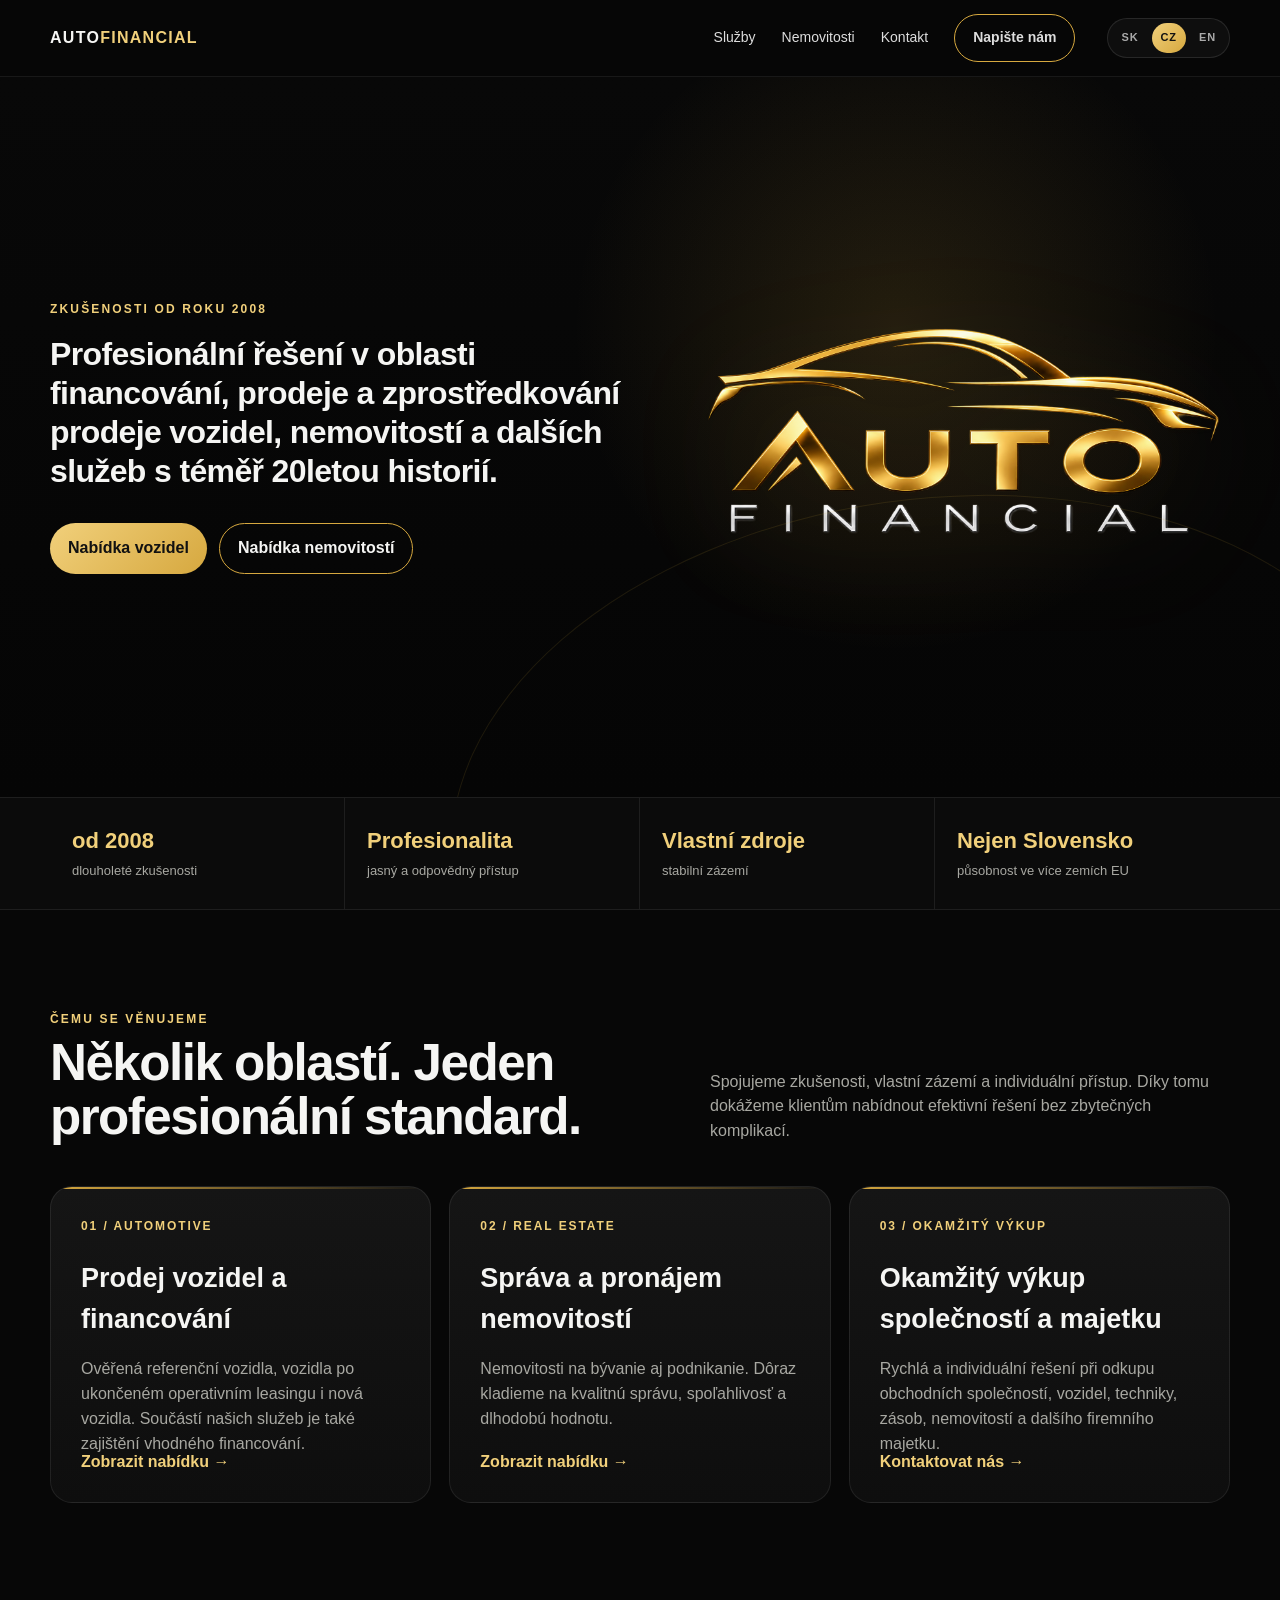
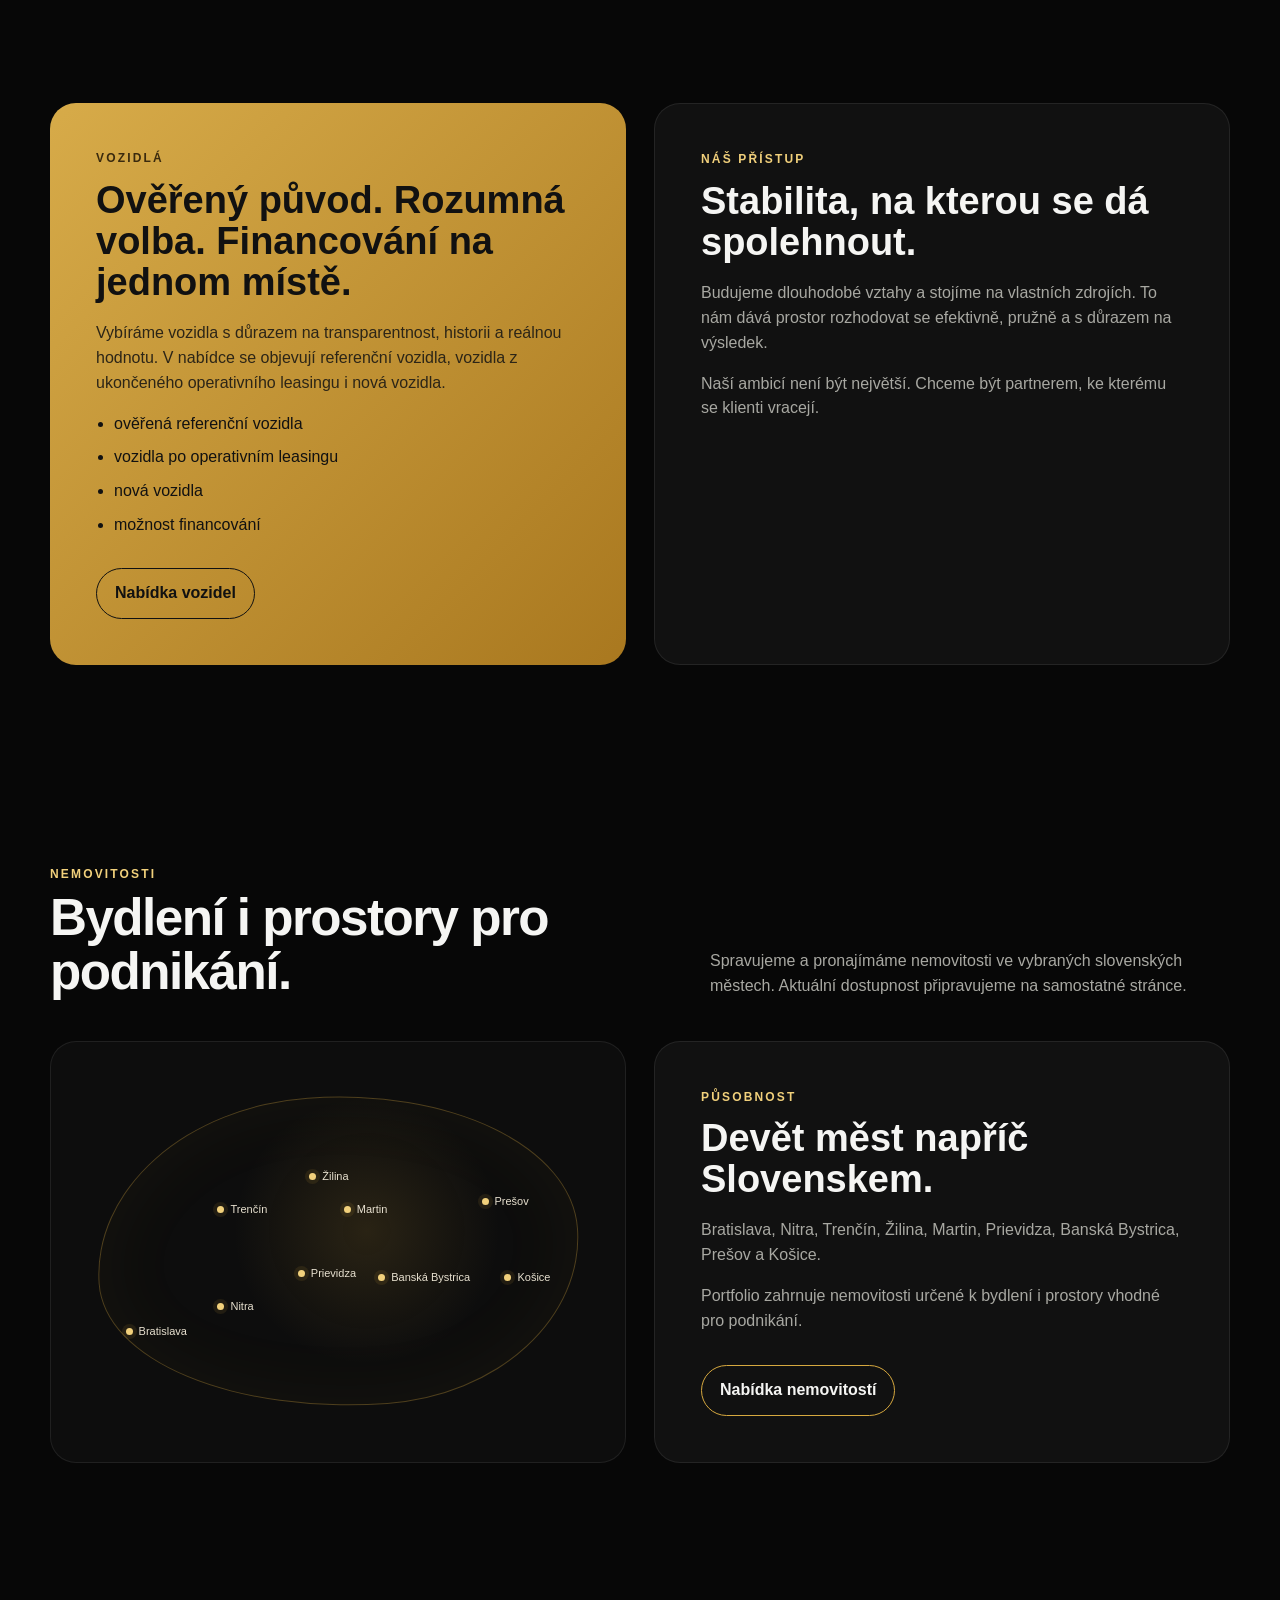
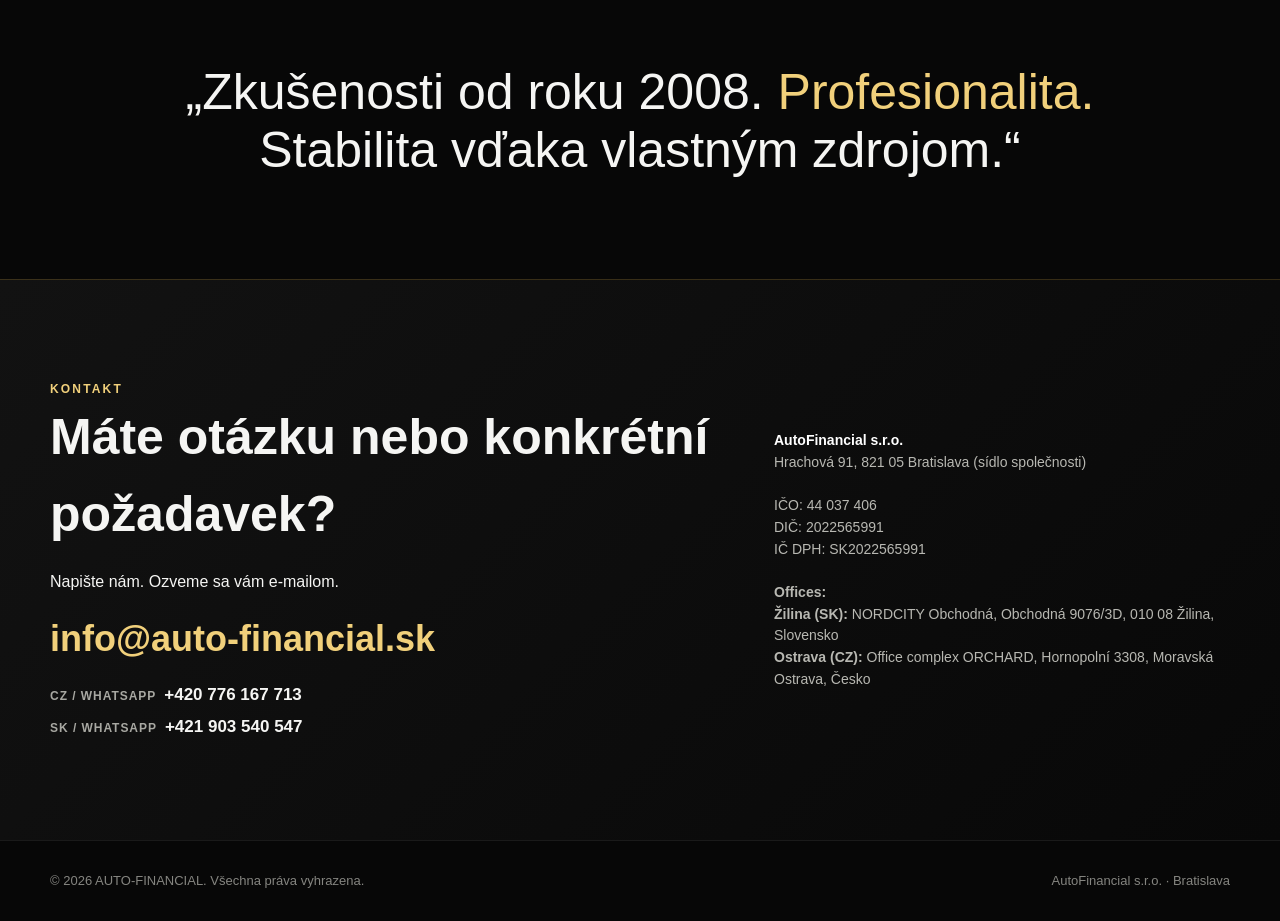
==== cz/index.html @ c1326d69 "Add files via upload" ====
<!doctype html>
<html lang="cs"><head><meta charset="utf-8"/><meta content="width=device-width,initial-scale=1" name="viewport"/><meta content="AutoFinancial – financování, prodej a zprostředkování prodeje vozidel, nemovitostí a další služby s téměř 20letou historií." name="description"/><title>AutoFinancial | Vozidla, financování a nemovitosti</title><link href="../styles.css" rel="stylesheet"/><style>
.hero-statement{font-size:clamp(24px,2.5vw,36px)!important;line-height:1.22!important;max-width:760px!important;letter-spacing:-.02em!important;margin:16px 0 28px!important;font-weight:700!important}
.contact-direct{margin-top:16px;display:flex;flex-direction:column;gap:5px}
.contact-phone{font-size:17px;font-weight:700;color:#f5f5f3;text-decoration:none}
.contact-phone:hover{color:#f1d07b}
.contact-phone span{color:#a8a8a2;font-size:12px;font-weight:700;letter-spacing:.08em;text-transform:uppercase;margin-right:8px}
@media(max-width:520px){.hero-statement{font-size:26px!important;line-height:1.22!important}.contact-phone{font-size:16px}}
</style><link href="../index.html" hreflang="sk" rel="alternate"/><link href="../cz/index.html" hreflang="cs" rel="alternate"/><link href="../en/index.html" hreflang="en" rel="alternate"/></head><body>
<nav class="nav"><div class="wrap nav-in"><a class="brand" href="index.html">AUTO<span>FINANCIAL</span></a><div class="links"><a href="#sluzby">Služby</a><a href="#nehnutelnosti">Nemovitosti</a><a href="#kontakt">Kontakt</a><a class="nav-cta" href="mailto:info@auto-financial.sk">Napište nám</a><div aria-label="Language" class="lang-switch"><a href="../index.html">SK</a><a class="active" href="../cz/index.html">CZ</a><a href="../en/index.html">EN</a></div></div></div></nav>
<header class="hero"><div class="wrap hero-grid"><div><div class="eyebrow">Zkušenosti od roku 2008</div><h1 class="hero-statement">Profesionální řešení v oblasti financování, prodeje a zprostředkování prodeje vozidel, nemovitostí a dalších služeb s téměř 20letou historií.</h1><div class="hero-actions"><a class="btn fill" href="vozidla.html">Nabídka vozidel</a><a class="btn" href="nehnutelnosti.html">Nabídka nemovitostí</a></div></div><div><img alt="AutoFinancial" class="hero-logo" src="../assets/logo-auto-financial.png"/></div></div></header>
<div class="trust"><div class="wrap trust-grid"><div class="trust-item"><strong>od 2008</strong><span>dlouholeté zkušenosti</span></div><div class="trust-item"><strong>Profesionalita</strong><span>jasný a odpovědný přístup</span></div><div class="trust-item"><strong>Vlastní zdroje</strong><span>stabilní zázemí</span></div><div class="trust-item"><strong>Nejen Slovensko</strong><span>působnost ve více zemích EU</span></div></div></div>
<main><section id="sluzby"><div class="wrap"><div class="section-head"><div><div class="eyebrow">Čemu se věnujeme</div><h2>Několik oblastí. Jeden profesionální standard.</h2></div><p>Spojujeme zkušenosti, vlastní zázemí a individuální přístup. Díky tomu dokážeme klientům nabídnout efektivní řešení bez zbytečných komplikací.</p></div><div class="cards"><article class="card"><div class="num">01 / AUTOMOTIVE</div><h3>Prodej vozidel a financování</h3><p>Ověřená referenční vozidla, vozidla po ukončeném operativním leasingu i nová vozidla. Součástí našich služeb je také zajištění vhodného financování.</p><a class="link" href="vozidla.html">Zobrazit nabídku →</a></article><article class="card"><div class="num">02 / REAL ESTATE</div><h3>Správa a pronájem nemovitostí</h3><p>Nemovitosti na bývanie aj podnikanie. Dôraz kladieme na kvalitnú správu, spoľahlivosť a dlhodobú hodnotu.</p><a class="link" href="nehnutelnosti.html">Zobrazit nabídku →</a></article><article class="card"><div class="num">03 / OKAMŽITÝ VÝKUP</div><h3>Okamžitý výkup společností a majetku</h3><p>Rychlá a individuální řešení při odkupu obchodních společností, vozidel, techniky, zásob, nemovitostí a dalšího firemního majetku.</p><a class="link" href="mailto:info@auto-financial.sk">Kontaktovat nás →</a></article></div></div></section>
<section><div class="wrap split"><div class="feature gold"><div class="eyebrow" style="color:#3a2a0e">Vozidlá</div><h3>Ověřený původ. Rozumná volba. Financování na jednom místě.</h3><p>Vybíráme vozidla s důrazem na transparentnost, historii a reálnou hodnotu. V nabídce se objevují referenční vozidla, vozidla z ukončeného operativního leasingu i nová vozidla.</p><ul><li>ověřená referenční vozidla</li><li>vozidla po operativním leasingu</li><li>nová vozidla</li><li>možnost financování</li></ul><a class="btn" href="vozidla.html" style="border-color:#111;margin-top:14px">Nabídka vozidel</a></div><div class="feature"><div class="eyebrow">Náš přístup</div><h3>Stabilita, na kterou se dá spolehnout.</h3><p>Budujeme dlouhodobé vztahy a stojíme na vlastních zdrojích. To nám dává prostor rozhodovat se efektivně, pružně a s důrazem na výsledek.</p><p>Naší ambicí není být největší. Chceme být partnerem, ke kterému se klienti vracejí.</p></div></div></section>
<section id="nehnutelnosti"><div class="wrap"><div class="section-head"><div><div class="eyebrow">Nemovitosti</div><h2>Bydlení i prostory pro podnikání.</h2></div><p>Spravujeme a pronajímáme nemovitosti ve vybraných slovenských městech. Aktuální dostupnost připravujeme na samostatné stránce.</p></div><div class="split"><div aria-label="Města působnosti AutoFinancial" class="city-map"><div class="sk-outline"></div><span class="city ba">Bratislava</span><span class="city nr">Nitra</span><span class="city tn">Trenčín</span><span class="city za">Žilina</span><span class="city mt">Martin</span><span class="city pd">Prievidza</span><span class="city bb">Banská Bystrica</span><span class="city po">Prešov</span><span class="city ke">Košice</span></div><div class="feature"><div class="eyebrow">Působnost</div><h3>Devět měst napříč Slovenskem.</h3><p>Bratislava, Nitra, Trenčín, Žilina, Martin, Prievidza, Banská Bystrica, Prešov a Košice.</p><p>Portfolio zahrnuje nemovitosti určené k bydlení i prostory vhodné pro podnikání.</p><a class="btn" href="nehnutelnosti.html" style="margin-top:16px">Nabídka nemovitostí</a></div></div></div></section>
<section><div class="wrap"><div class="quote">„Zkušenosti od roku 2008. <span>Profesionalita.</span> Stabilita vďaka vlastným zdrojom.“</div></div></section>
<section class="contact" id="kontakt"><div class="wrap contact-box"><div><div class="eyebrow">Kontakt</div><h2>Máte otázku nebo konkrétní požadavek?</h2><p>Napište nám. Ozveme sa vám e-mailom.</p><a class="mail" href="mailto:info@auto-financial.sk">info@auto-financial.sk</a><div class="contact-direct"><a class="contact-phone" href="tel:+420776167713"><span>CZ / WhatsApp</span>+420 776 167 713</a><a class="contact-phone" href="tel:+421903540547"><span>SK / WhatsApp</span>+421 903 540 547</a></div></div><div class="company"><strong style="color:#fff">AutoFinancial s.r.o.</strong><br/>Hrachová 91, 821 05 Bratislava <span class="office-note">(sídlo společnosti)</span><br/><br/>IČO: 44 037 406<br/>DIČ: 2022565991<br/>IČ DPH: SK2022565991<br/><br/><strong class="office-title">Offices:</strong><br/><strong>Žilina (SK):</strong> NORDCITY Obchodná, Obchodná 9076/3D, 010 08 Žilina, Slovensko<br/><strong>Ostrava (CZ):</strong> Office complex ORCHARD, Hornopolní 3308, Moravská Ostrava, Česko</div></div></section></main>
<footer class="footer"><div class="wrap footer-in"><span>© 2026 AUTO-FINANCIAL. Všechna práva vyhrazena.</span><span>AutoFinancial s.r.o. · Bratislava</span></div></footer></body></html>
---- styles.css ----
:root{--bg:#070707;--panel:#111;--panel2:#151515;--text:#f5f5f3;--muted:#a8a8a2;--gold:#d6a83f;--gold2:#f1d07b;--line:rgba(214,168,63,.22);--max:1180px}*{box-sizing:border-box}html{scroll-behavior:smooth}body{margin:0;font-family:Inter,Arial,Helvetica,sans-serif;background:var(--bg);color:var(--text);line-height:1.55}a{color:inherit;text-decoration:none}.wrap{width:min(var(--max),calc(100% - 40px));margin:auto}.nav{position:sticky;top:0;z-index:20;background:rgba(7,7,7,.88);backdrop-filter:blur(14px);border-bottom:1px solid rgba(255,255,255,.07)}.nav-in{height:76px;display:flex;align-items:center;justify-content:space-between;gap:24px}.brand{font-weight:800;letter-spacing:.08em}.brand span{color:var(--gold2)}.links{display:flex;gap:26px;align-items:center;font-size:14px;color:#ddd}.links a:hover{color:var(--gold2)}.nav-cta,.btn{display:inline-flex;align-items:center;justify-content:center;border:1px solid var(--gold);padding:12px 18px;border-radius:999px;font-weight:700;transition:.2s}.btn:hover,.nav-cta:hover{background:var(--gold);color:#111}.btn.fill{background:linear-gradient(135deg,var(--gold2),var(--gold));color:#111;border:0}.hero{min-height:720px;display:grid;align-items:center;position:relative;overflow:hidden;background:radial-gradient(circle at 70% 35%,rgba(214,168,63,.14),transparent 32%),linear-gradient(180deg,#080808,#050505)}.hero:after{content:"";position:absolute;inset:auto -10% -45% 35%;height:620px;border:1px solid rgba(214,168,63,.12);border-radius:50%;transform:rotate(-8deg)}.hero-grid{display:grid;grid-template-columns:1.05fr .95fr;align-items:center;gap:40px;padding:80px 0}.eyebrow{color:var(--gold2);text-transform:uppercase;letter-spacing:.18em;font-size:12px;font-weight:800}.hero h1{font-size:clamp(46px,6vw,82px);line-height:1.02;margin:16px 0 22px;letter-spacing:-.04em}.hero h1 em{font-style:normal;color:var(--gold2)}.lead{font-size:19px;color:#c9c9c4;max-width:650px}.hero-actions{display:flex;gap:12px;flex-wrap:wrap;margin-top:32px}.hero-logo{width:100%;filter:drop-shadow(0 20px 60px rgba(214,168,63,.12))}.trust{border-top:1px solid rgba(255,255,255,.08);border-bottom:1px solid rgba(255,255,255,.08);background:#0b0b0b}.trust-grid{display:grid;grid-template-columns:repeat(4,1fr)}.trust-item{padding:26px 22px;border-right:1px solid rgba(255,255,255,.08)}.trust-item:last-child{border-right:0}.trust-item strong{display:block;color:var(--gold2);font-size:22px}.trust-item span{font-size:13px;color:var(--muted)}section{padding:100px 0}.section-head{display:flex;justify-content:space-between;gap:40px;align-items:end;margin-bottom:42px}.section-head h2{font-size:clamp(34px,4vw,54px);line-height:1.05;margin:8px 0 0;letter-spacing:-.03em}.section-head p{max-width:520px;color:var(--muted);margin:0}.cards{display:grid;grid-template-columns:repeat(3,1fr);gap:18px}.card{background:linear-gradient(180deg,#151515,#0e0e0e);border:1px solid rgba(255,255,255,.08);border-radius:22px;padding:30px;min-height:310px;position:relative;overflow:hidden}.card:before{content:"";position:absolute;inset:0 auto auto 0;width:100%;height:2px;background:linear-gradient(90deg,var(--gold),transparent)}.num{font-size:12px;color:var(--gold2);font-weight:800;letter-spacing:.16em}.card h3{font-size:27px;margin:22px 0 12px}.card p{color:var(--muted)}.card .link{position:absolute;left:30px;bottom:28px;color:var(--gold2);font-weight:700}.split{display:grid;grid-template-columns:1fr 1fr;gap:28px;align-items:stretch}.feature{border-radius:26px;padding:46px;background:#111;border:1px solid rgba(255,255,255,.08)}.feature.gold{background:linear-gradient(135deg,#d7ab49,#a9781f);color:#111;border:0}.feature h3{font-size:38px;line-height:1.08;margin:12px 0 18px}.feature p{color:var(--muted)}.feature.gold p{color:#2c2517}.feature ul{padding-left:18px}.feature li{margin:9px 0}.city-map{position:relative;min-height:410px;border-radius:26px;background:radial-gradient(circle at 55% 45%,rgba(214,168,63,.14),transparent 34%),#0d0d0d;border:1px solid rgba(255,255,255,.08);overflow:hidden}.sk-outline{position:absolute;inset:13% 8%;border:1px solid rgba(214,168,63,.32);border-radius:46% 54% 42% 58% / 55% 48% 52% 45%;transform:rotate(-4deg);box-shadow:inset 0 0 80px rgba(214,168,63,.05)}.city{position:absolute;font-size:11px;color:#e7e0cf;white-space:nowrap}.city:before{content:"";display:inline-block;width:7px;height:7px;background:var(--gold2);border-radius:50%;margin-right:6px;box-shadow:0 0 0 4px rgba(214,168,63,.10)}.ba{left:13%;top:67%}.nr{left:29%;top:61%}.tn{left:29%;top:38%}.za{left:45%;top:30%}.mt{left:51%;top:38%}.pd{left:43%;top:53%}.bb{left:57%;top:54%}.ke{left:79%;top:54%}.po{left:75%;top:36%}.quote{font-size:clamp(30px,4vw,50px);line-height:1.16;text-align:center;max-width:930px;margin:auto}.quote span{color:var(--gold2)}.contact{background:linear-gradient(135deg,#121212,#080808);border-top:1px solid var(--line)}.contact-box{display:grid;grid-template-columns:1.2fr .8fr;gap:40px;align-items:center}.contact h2{font-size:50px;margin:0 0 16px}.mail{font-size:clamp(22px,3vw,36px);color:var(--gold2);font-weight:800}.company{color:#b8b8b2;font-size:14px}.footer{padding:30px 0;border-top:1px solid rgba(255,255,255,.08);color:#858580;font-size:13px}.footer-in{display:flex;justify-content:space-between;gap:20px;flex-wrap:wrap}.subhero{min-height:68vh;display:grid;place-items:center;text-align:center;background:radial-gradient(circle at 50% 35%,rgba(214,168,63,.14),transparent 35%)}.subhero img{width:min(420px,78vw);margin-bottom:20px}.subhero h1{font-size:clamp(44px,6vw,76px);margin:0 0 16px}.status{display:inline-block;margin:16px 0 28px;padding:12px 18px;border:1px solid var(--line);border-radius:999px;color:var(--gold2);background:rgba(214,168,63,.05)}@media(max-width:850px){.links a:not(.nav-cta){display:none}.hero{min-height:auto}.hero-grid,.split,.contact-box{grid-template-columns:1fr}.hero-grid{padding:70px 0}.hero-logo{max-width:620px;margin:auto}.trust-grid{grid-template-columns:1fr 1fr}.trust-item:nth-child(2){border-right:0}.cards{grid-template-columns:1fr}.section-head{display:block}.section-head p{margin-top:18px}.city-map{min-height:340px}section{padding:76px 0}}@media(max-width:520px){.wrap{width:min(var(--max),calc(100% - 28px))}.nav-in{height:68px}.brand{font-size:13px}.nav-cta{padding:9px 12px;font-size:12px}.hero h1{font-size:44px}.lead{font-size:17px}.trust-grid{grid-template-columns:1fr}.trust-item{border-right:0;border-bottom:1px solid rgba(255,255,255,.08)}.feature{padding:30px}.contact h2{font-size:38px}.city{font-size:9px}}

/* Language switch */
.lang-switch{display:flex;align-items:center;gap:4px;margin-left:6px;padding:4px;border:1px solid rgba(255,255,255,.10);border-radius:999px;background:rgba(255,255,255,.035)}
.lang-switch a{display:inline-flex;align-items:center;justify-content:center;min-width:34px;height:30px;padding:0 9px;border-radius:999px;font-size:11px;font-weight:800;letter-spacing:.08em;color:#aaa}
.lang-switch a:hover{color:#fff;background:rgba(255,255,255,.07)}
.lang-switch a.active{background:linear-gradient(135deg,var(--gold2),var(--gold));color:#111}
@media(max-width:850px){.nav-in{gap:12px}.links{gap:8px}.lang-switch{margin-left:auto}.lang-switch a{min-width:31px;padding:0 7px}.links .nav-cta{display:inline-flex}}
@media(max-width:520px){.lang-switch a{min-width:29px;height:28px;padding:0 6px;font-size:10px}.links .nav-cta{display:none}.brand{white-space:nowrap}}
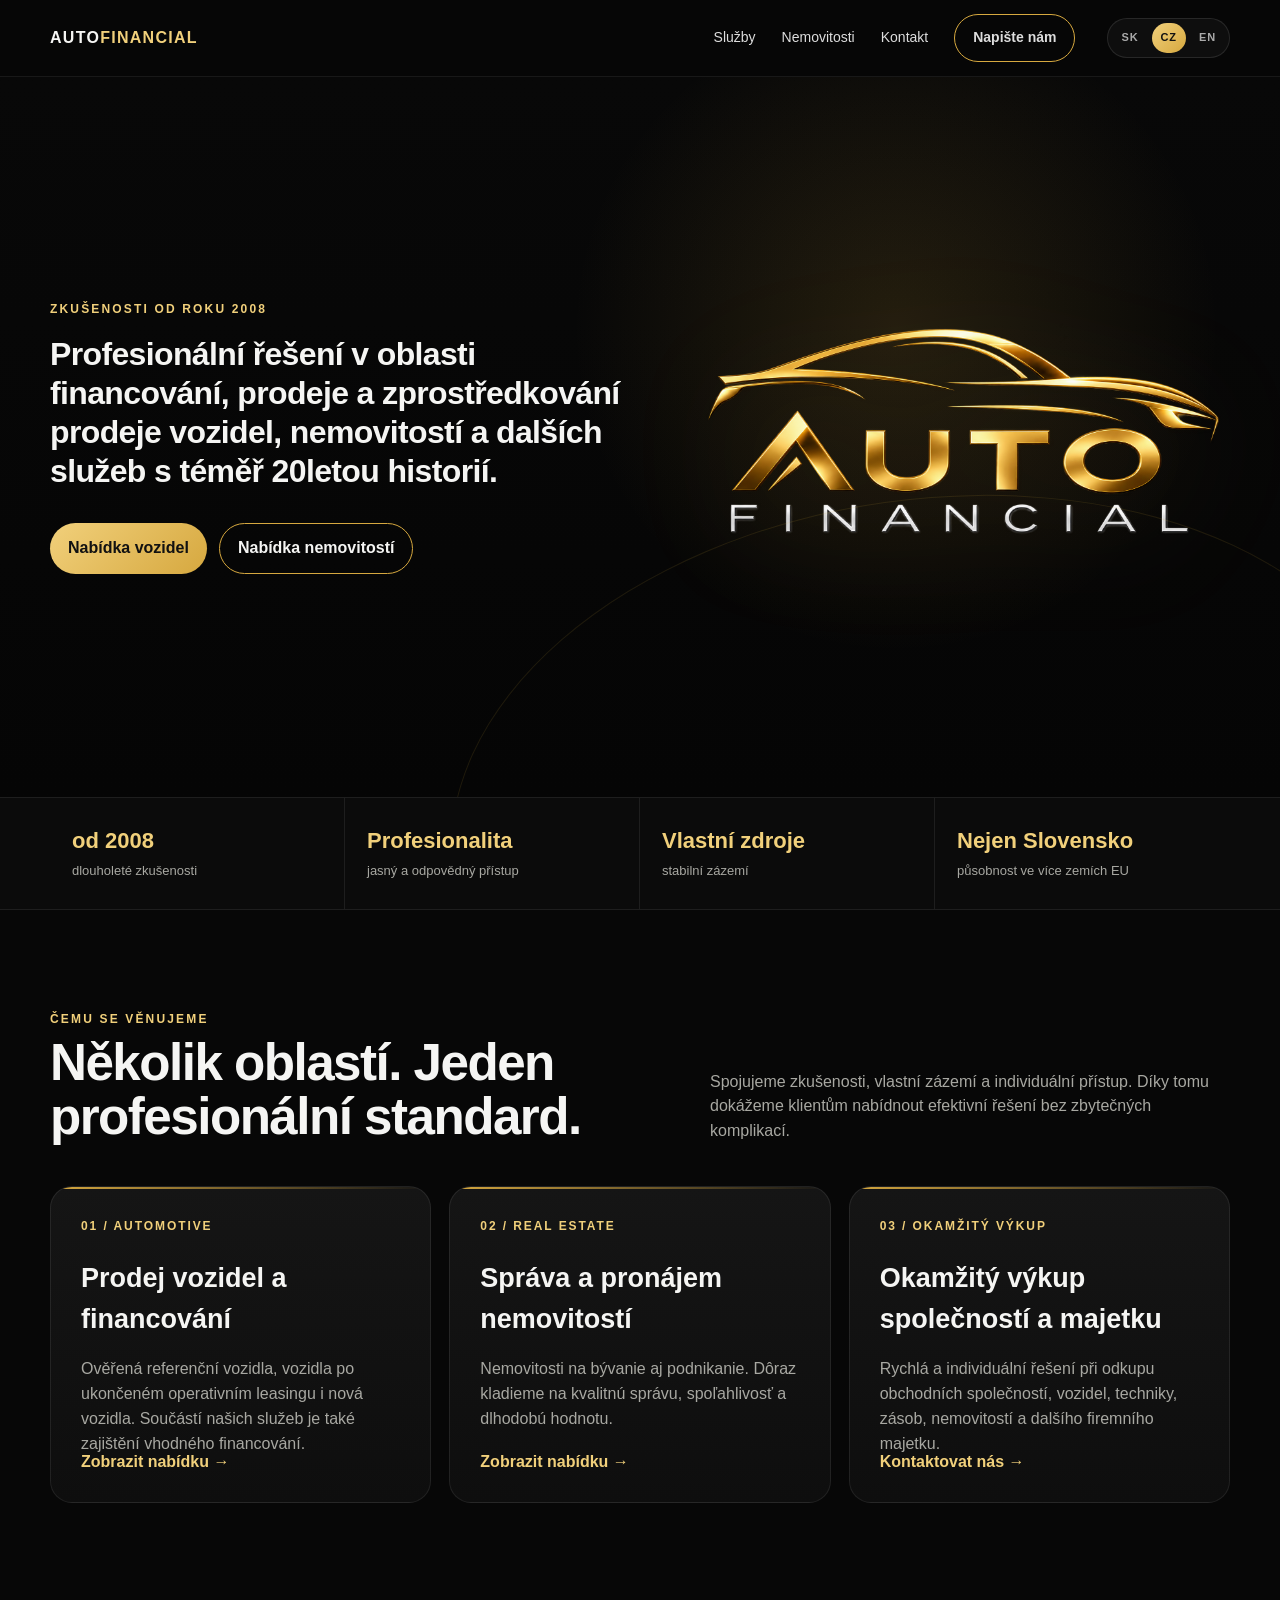
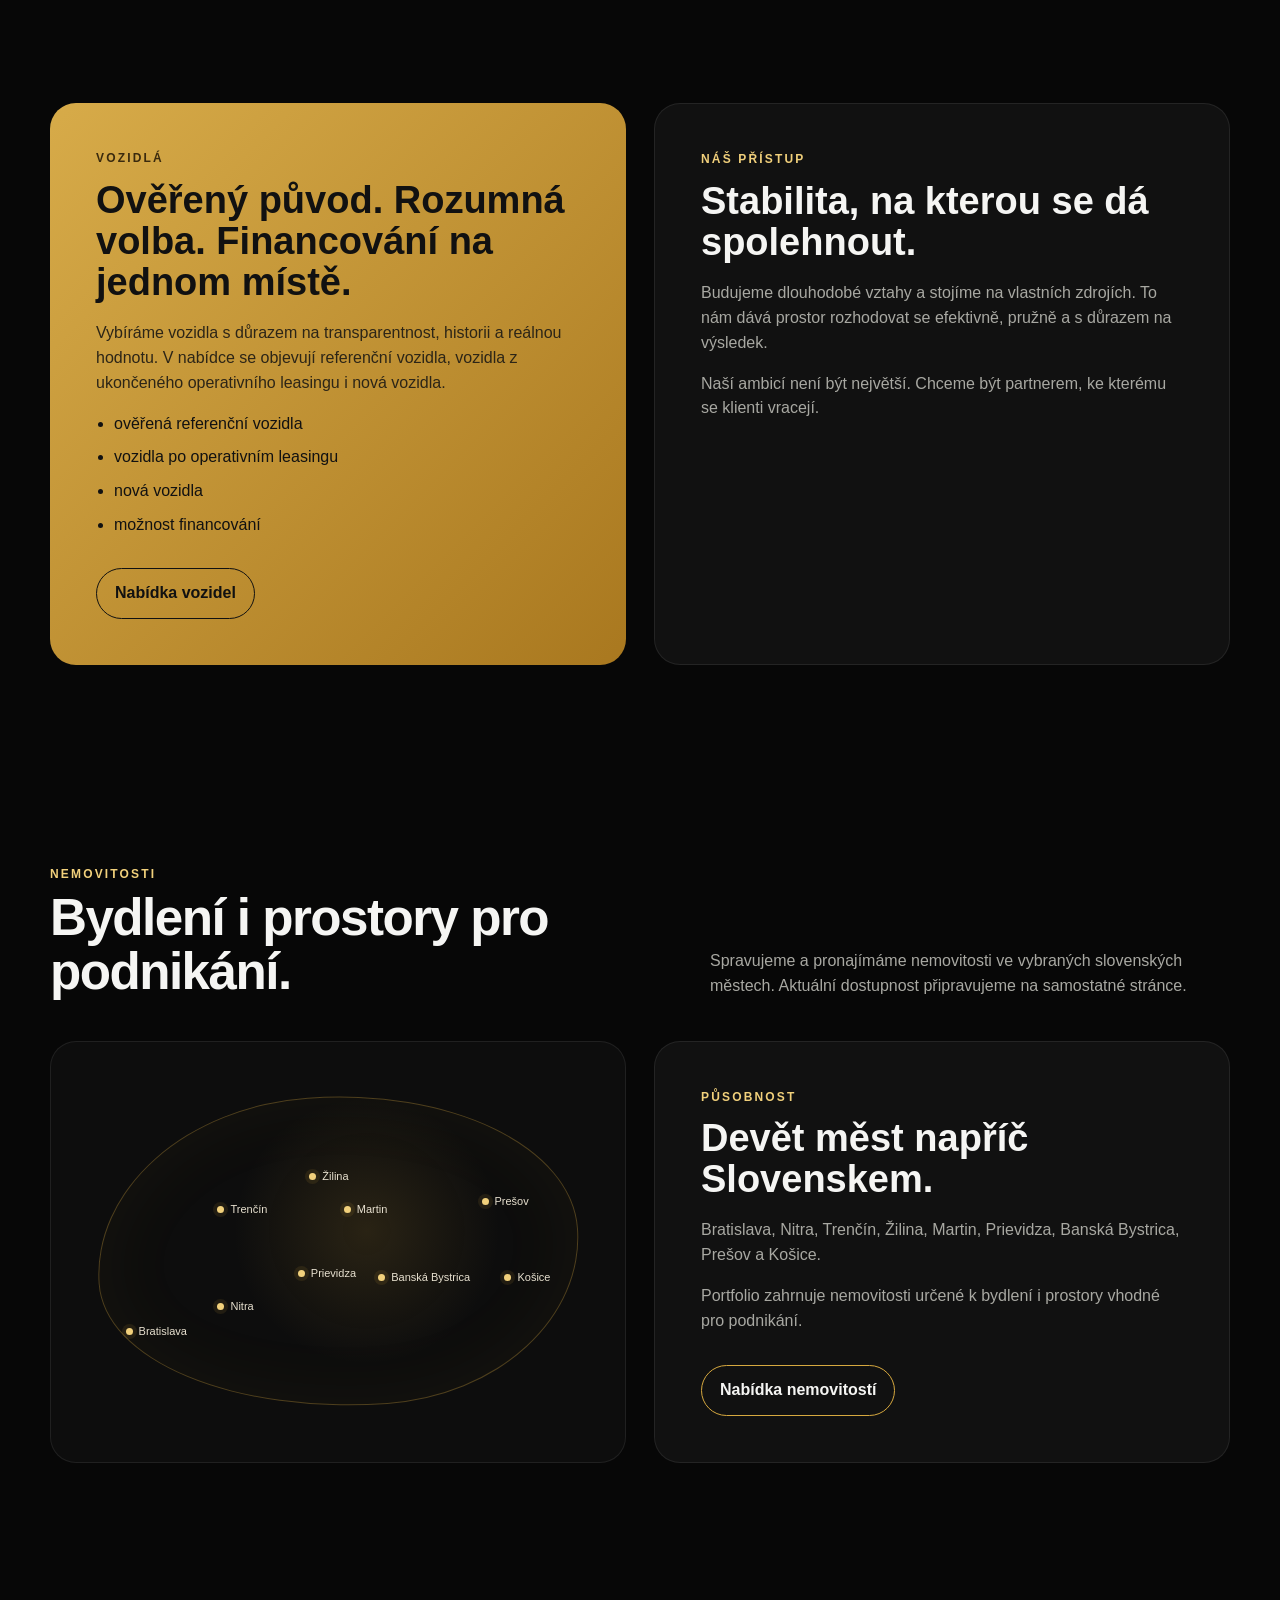
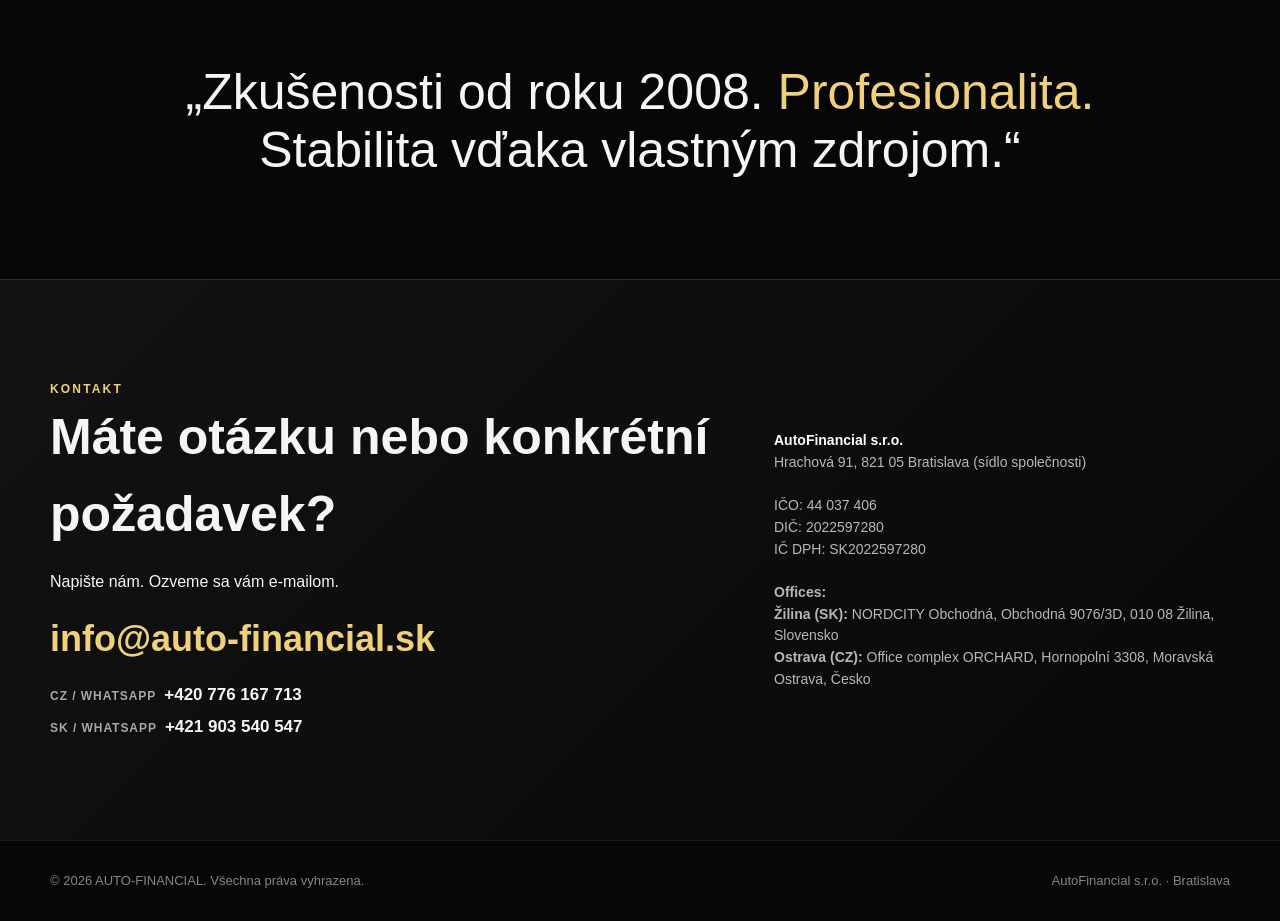
==== commit a0a9477b: "Add files via upload" ====
--- a/cz/index.html
+++ b/cz/index.html
@@ -14,5 +14,5 @@
 <section><div class="wrap split"><div class="feature gold"><div class="eyebrow" style="color:#3a2a0e">Vozidlá</div><h3>Ověřený původ. Rozumná volba. Financování na jednom místě.</h3><p>Vybíráme vozidla s důrazem na transparentnost, historii a reálnou hodnotu. V nabídce se objevují referenční vozidla, vozidla z ukončeného operativního leasingu i nová vozidla.</p><ul><li>ověřená referenční vozidla</li><li>vozidla po operativním leasingu</li><li>nová vozidla</li><li>možnost financování</li></ul><a class="btn" href="vozidla.html" style="border-color:#111;margin-top:14px">Nabídka vozidel</a></div><div class="feature"><div class="eyebrow">Náš přístup</div><h3>Stabilita, na kterou se dá spolehnout.</h3><p>Budujeme dlouhodobé vztahy a stojíme na vlastních zdrojích. To nám dává prostor rozhodovat se efektivně, pružně a s důrazem na výsledek.</p><p>Naší ambicí není být největší. Chceme být partnerem, ke kterému se klienti vracejí.</p></div></div></section>
 <section id="nehnutelnosti"><div class="wrap"><div class="section-head"><div><div class="eyebrow">Nemovitosti</div><h2>Bydlení i prostory pro podnikání.</h2></div><p>Spravujeme a pronajímáme nemovitosti ve vybraných slovenských městech. Aktuální dostupnost připravujeme na samostatné stránce.</p></div><div class="split"><div aria-label="Města působnosti AutoFinancial" class="city-map"><div class="sk-outline"></div><span class="city ba">Bratislava</span><span class="city nr">Nitra</span><span class="city tn">Trenčín</span><span class="city za">Žilina</span><span class="city mt">Martin</span><span class="city pd">Prievidza</span><span class="city bb">Banská Bystrica</span><span class="city po">Prešov</span><span class="city ke">Košice</span></div><div class="feature"><div class="eyebrow">Působnost</div><h3>Devět měst napříč Slovenskem.</h3><p>Bratislava, Nitra, Trenčín, Žilina, Martin, Prievidza, Banská Bystrica, Prešov a Košice.</p><p>Portfolio zahrnuje nemovitosti určené k bydlení i prostory vhodné pro podnikání.</p><a class="btn" href="nehnutelnosti.html" style="margin-top:16px">Nabídka nemovitostí</a></div></div></div></section>
 <section><div class="wrap"><div class="quote">„Zkušenosti od roku 2008. <span>Profesionalita.</span> Stabilita vďaka vlastným zdrojom.“</div></div></section>
-<section class="contact" id="kontakt"><div class="wrap contact-box"><div><div class="eyebrow">Kontakt</div><h2>Máte otázku nebo konkrétní požadavek?</h2><p>Napište nám. Ozveme sa vám e-mailom.</p><a class="mail" href="mailto:info@auto-financial.sk">info@auto-financial.sk</a><div class="contact-direct"><a class="contact-phone" href="tel:+420776167713"><span>CZ / WhatsApp</span>+420 776 167 713</a><a class="contact-phone" href="tel:+421903540547"><span>SK / WhatsApp</span>+421 903 540 547</a></div></div><div class="company"><strong style="color:#fff">AutoFinancial s.r.o.</strong><br/>Hrachová 91, 821 05 Bratislava <span class="office-note">(sídlo společnosti)</span><br/><br/>IČO: 44 037 406<br/>DIČ: 2022565991<br/>IČ DPH: SK2022565991<br/><br/><strong class="office-title">Offices:</strong><br/><strong>Žilina (SK):</strong> NORDCITY Obchodná, Obchodná 9076/3D, 010 08 Žilina, Slovensko<br/><strong>Ostrava (CZ):</strong> Office complex ORCHARD, Hornopolní 3308, Moravská Ostrava, Česko</div></div></section></main>
+<section class="contact" id="kontakt"><div class="wrap contact-box"><div><div class="eyebrow">Kontakt</div><h2>Máte otázku nebo konkrétní požadavek?</h2><p>Napište nám. Ozveme sa vám e-mailom.</p><a class="mail" href="mailto:info@auto-financial.sk">info@auto-financial.sk</a><div class="contact-direct"><a class="contact-phone" href="tel:+420776167713"><span>CZ / WhatsApp</span>+420 776 167 713</a><a class="contact-phone" href="tel:+421903540547"><span>SK / WhatsApp</span>+421 903 540 547</a></div></div><div class="company"><strong style="color:#fff">AutoFinancial s.r.o.</strong><br/>Hrachová 91, 821 05 Bratislava <span class="office-note">(sídlo společnosti)</span><br/><br/>IČO: 44 037 406<br/>DIČ: 2022597280<br/>IČ DPH: SK2022597280<br/><br/><strong class="office-title">Offices:</strong><br/><strong>Žilina (SK):</strong> NORDCITY Obchodná, Obchodná 9076/3D, 010 08 Žilina, Slovensko<br/><strong>Ostrava (CZ):</strong> Office complex ORCHARD, Hornopolní 3308, Moravská Ostrava, Česko</div></div></section></main>
 <footer class="footer"><div class="wrap footer-in"><span>© 2026 AUTO-FINANCIAL. Všechna práva vyhrazena.</span><span>AutoFinancial s.r.o. · Bratislava</span></div></footer></body></html>
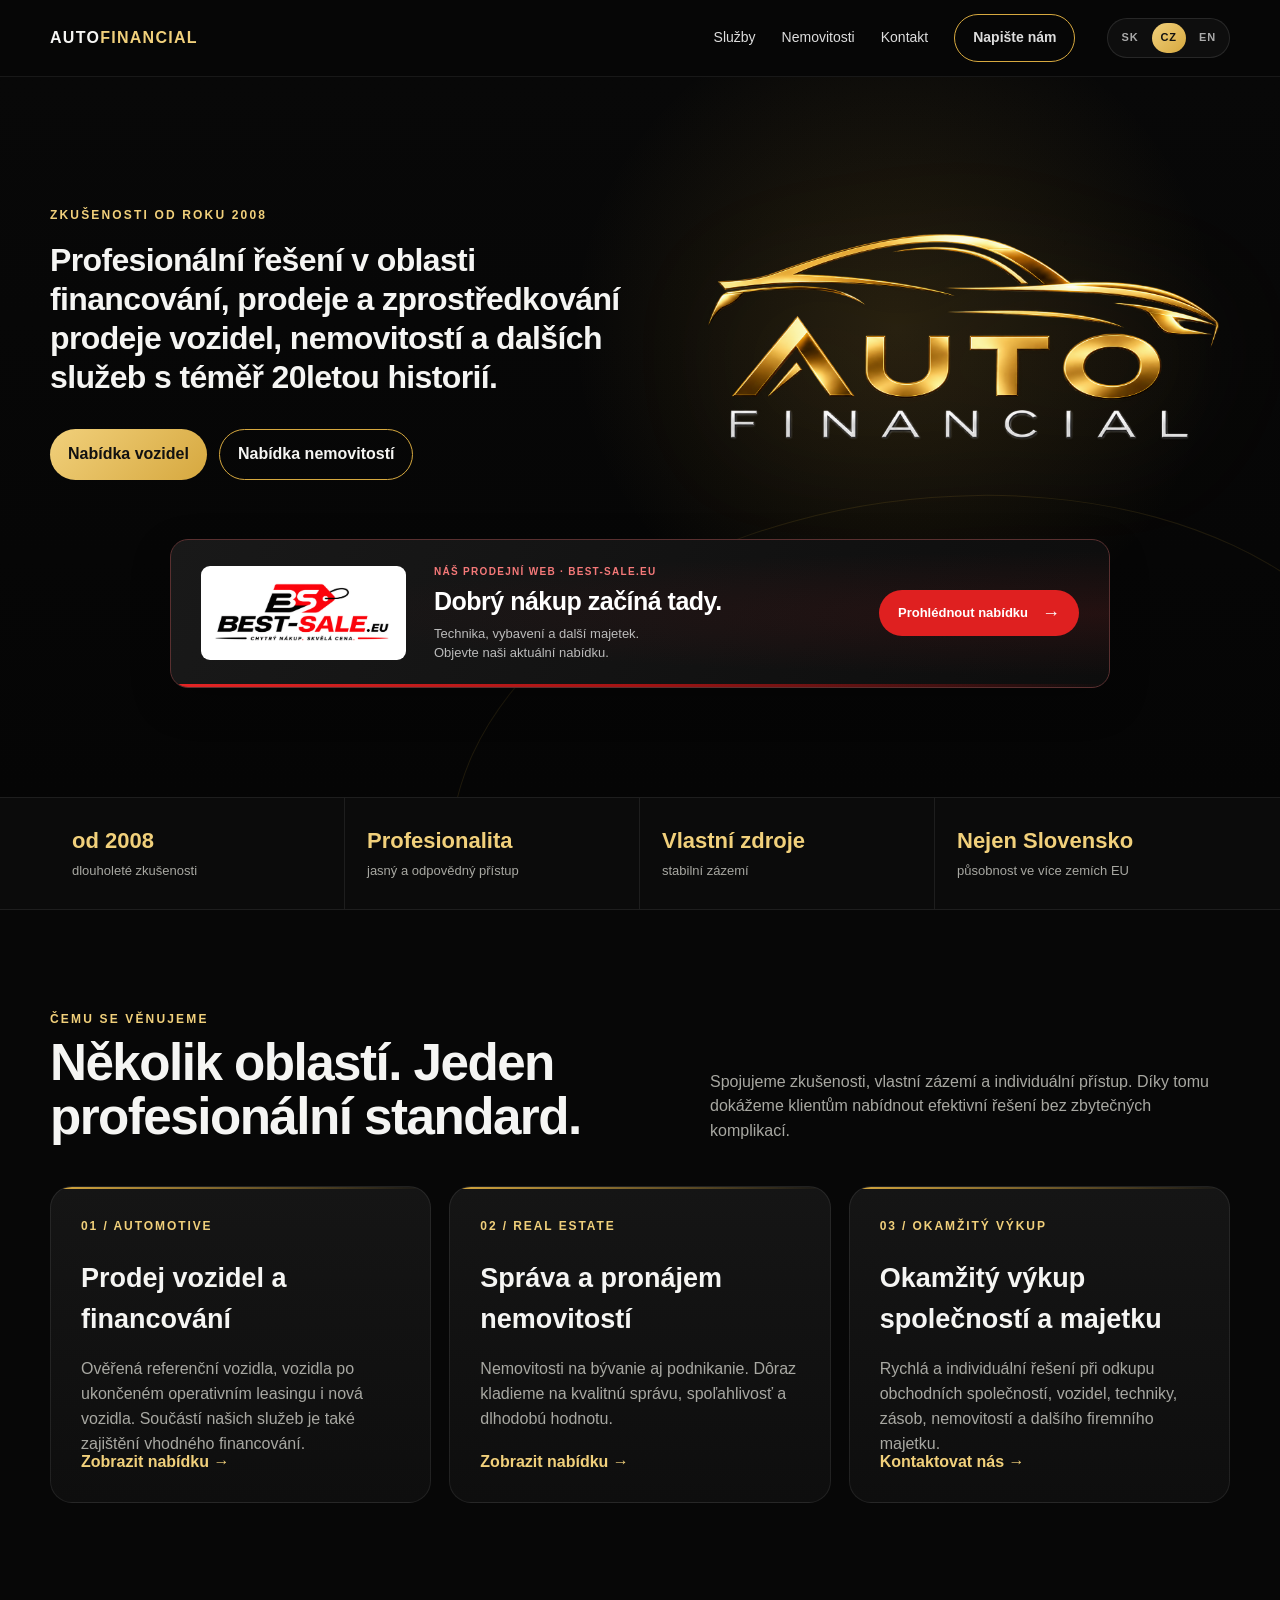
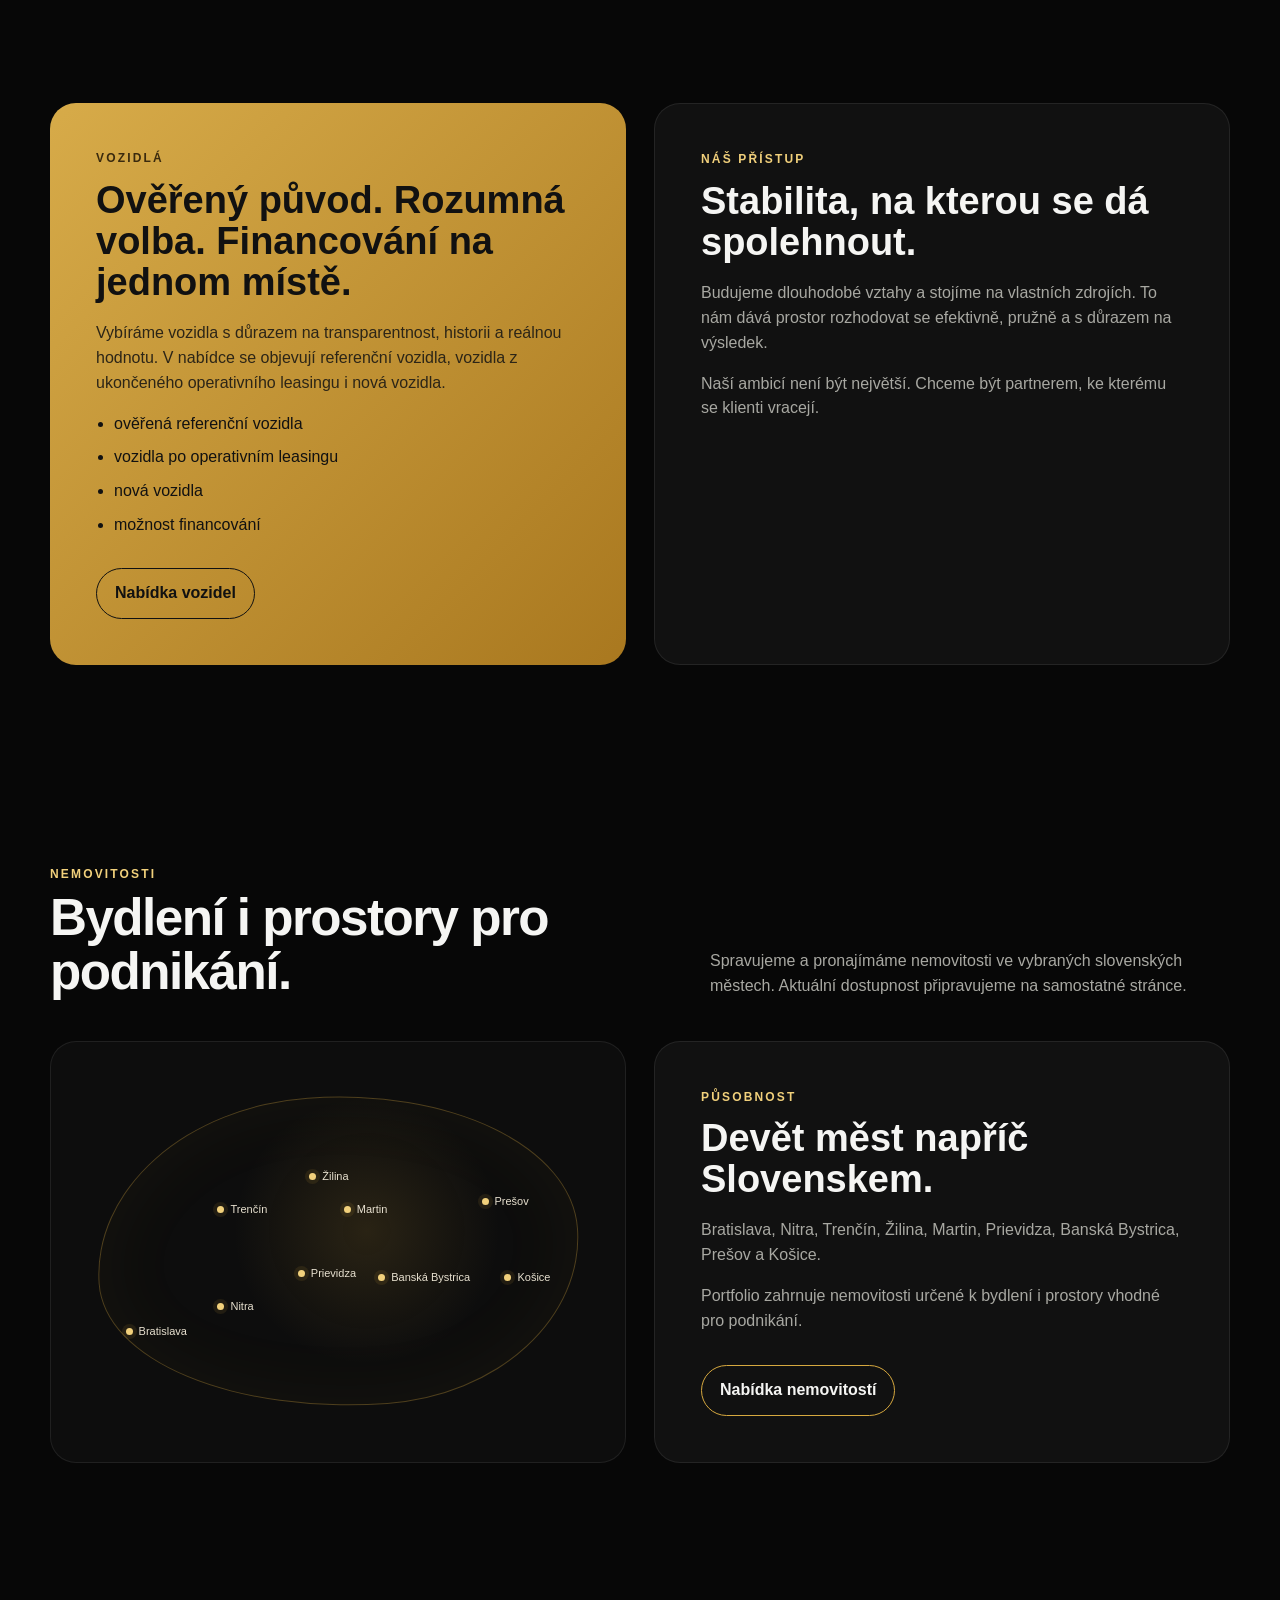
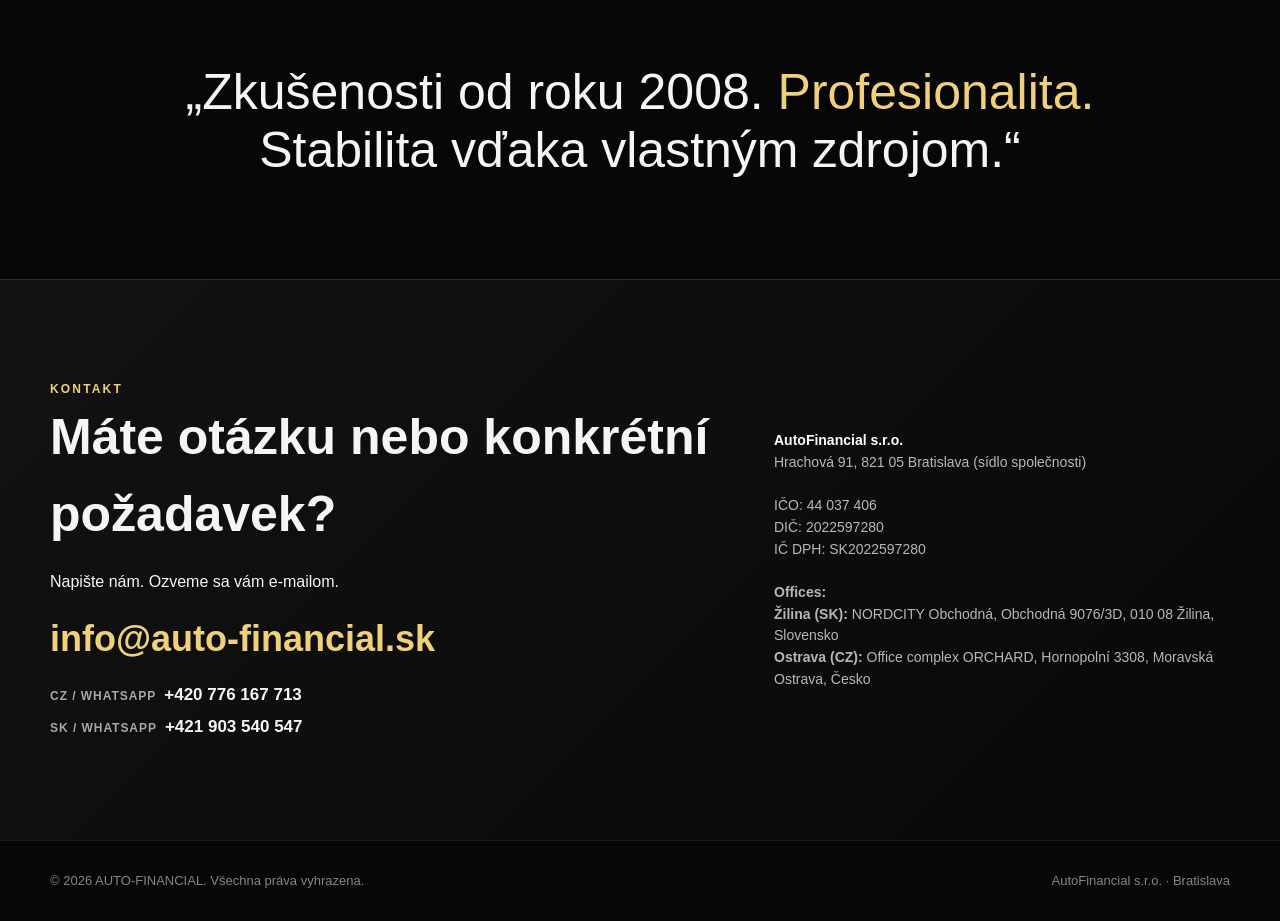
==== commit e127669c: "Add files via upload" ====
--- a/cz/index.html
+++ b/cz/index.html
@@ -6,9 +6,19 @@
 .contact-phone:hover{color:#f1d07b}
 .contact-phone span{color:#a8a8a2;font-size:12px;font-weight:700;letter-spacing:.08em;text-transform:uppercase;margin-right:8px}
 @media(max-width:520px){.hero-statement{font-size:26px!important;line-height:1.22!important}.contact-phone{font-size:16px}}
-</style><link href="../index.html" hreflang="sk" rel="alternate"/><link href="../cz/index.html" hreflang="cs" rel="alternate"/><link href="../en/index.html" hreflang="en" rel="alternate"/></head><body>
+</style><link href="../index.html" hreflang="sk" rel="alternate"/><link href="../cz/index.html" hreflang="cs" rel="alternate"/><link href="../en/index.html" hreflang="en" rel="alternate"/><style id="best-sale-banner-style">
+.af-bs-banner{grid-column:1 / -1;justify-self:center;width:min(940px,100%);position:relative;z-index:1;display:flex;align-items:center;gap:28px;padding:24px 30px;border:1px solid #593030;border-radius:18px;background:radial-gradient(ellipse at 100% 50%,#621b1b44,transparent 60%),linear-gradient(120deg,#191919,#0d0d0d);color:#fff;text-decoration:none;box-shadow:0 14px 38px #0004;overflow:hidden;transition:border-color .2s,box-shadow .2s}
+.af-bs-banner::after{content:"";position:absolute;inset:auto 0 0;height:3px;background:linear-gradient(90deg,#e52525,#a31313,transparent)}
+.af-bs-banner:hover{border-color:#e94c4c;box-shadow:0 16px 40px #0006}.af-bs-banner:focus-visible{outline:3px solid #e94c4c;outline-offset:5px}
+.af-bs-logo{display:block;width:205px;flex:0 0 205px;background:#fff;border-radius:9px;padding:17px 12px}.af-bs-logo img{display:block;width:100%;height:auto}
+.af-bs-copy{display:block;flex:1;min-width:0}.af-bs-kicker{display:block;color:#f57979;font-size:10px;font-weight:800;letter-spacing:.13em;text-transform:uppercase;margin-bottom:6px}.af-bs-title{display:block;font-size:25px;font-weight:800;line-height:1.2;letter-spacing:-.02em}.af-bs-description{display:block;margin-top:8px;font-size:13px;line-height:1.5;color:#bbb}
+.af-bs-cta{display:inline-flex;flex:none;align-items:center;gap:14px;padding:13px 19px;border-radius:999px;background:#df2020;color:#fff;font-size:13px;font-weight:800;white-space:nowrap}.af-bs-arrow{font-size:18px;line-height:1}
+@media(max-width:850px){.af-bs-banner{gap:22px;padding:24px;flex-wrap:wrap}.af-bs-logo{width:170px;flex-basis:170px}.af-bs-cta{margin-left:192px}}
+@media(max-width:520px){.af-bs-banner{flex-direction:column;align-items:flex-start;gap:18px;padding:24px}.af-bs-logo{width:180px;flex-basis:auto}.af-bs-cta{margin-left:0}.af-bs-title{font-size:24px}}
+@media(prefers-reduced-motion:reduce){.af-bs-banner{transition:none}}
+</style></head><body>
 <nav class="nav"><div class="wrap nav-in"><a class="brand" href="index.html">AUTO<span>FINANCIAL</span></a><div class="links"><a href="#sluzby">Služby</a><a href="#nehnutelnosti">Nemovitosti</a><a href="#kontakt">Kontakt</a><a class="nav-cta" href="mailto:info@auto-financial.sk">Napište nám</a><div aria-label="Language" class="lang-switch"><a href="../index.html">SK</a><a class="active" href="../cz/index.html">CZ</a><a href="../en/index.html">EN</a></div></div></div></nav>
-<header class="hero"><div class="wrap hero-grid"><div><div class="eyebrow">Zkušenosti od roku 2008</div><h1 class="hero-statement">Profesionální řešení v oblasti financování, prodeje a zprostředkování prodeje vozidel, nemovitostí a dalších služeb s téměř 20letou historií.</h1><div class="hero-actions"><a class="btn fill" href="vozidla.html">Nabídka vozidel</a><a class="btn" href="nehnutelnosti.html">Nabídka nemovitostí</a></div></div><div><img alt="AutoFinancial" class="hero-logo" src="../assets/logo-auto-financial.png"/></div></div></header>
+<header class="hero"><div class="wrap hero-grid"><div><div class="eyebrow">Zkušenosti od roku 2008</div><h1 class="hero-statement">Profesionální řešení v oblasti financování, prodeje a zprostředkování prodeje vozidel, nemovitostí a dalších služeb s téměř 20letou historií.</h1><div class="hero-actions"><a class="btn fill" href="vozidla.html">Nabídka vozidel</a><a class="btn" href="nehnutelnosti.html">Nabídka nemovitostí</a></div></div><div><img alt="AutoFinancial" class="hero-logo" src="../assets/logo-auto-financial.png"/></div><a class="af-bs-banner" href="https://best-sale.eu/" target="_blank" rel="noopener noreferrer" aria-label="BEST-SALE.EU – náš prodejní web, otevře se na nové kartě"><span class="af-bs-logo"><img src="[data-uri]